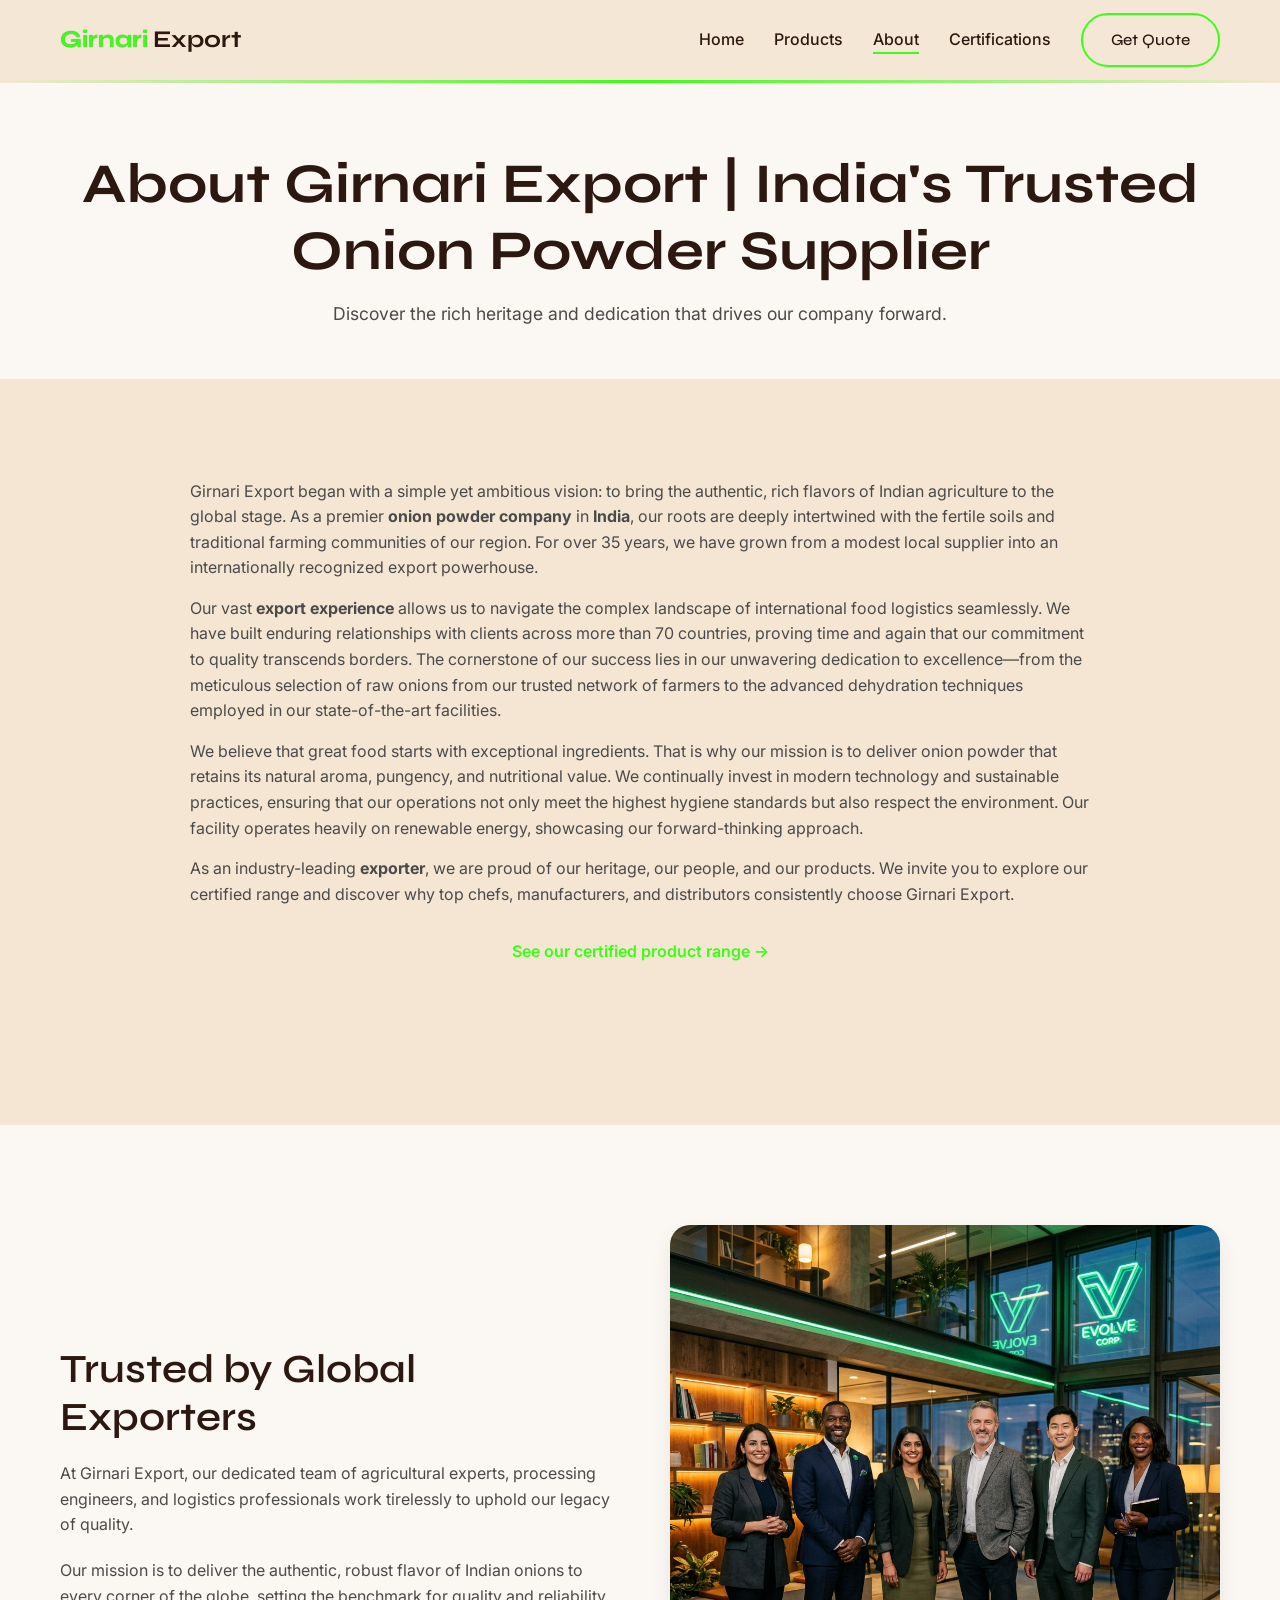
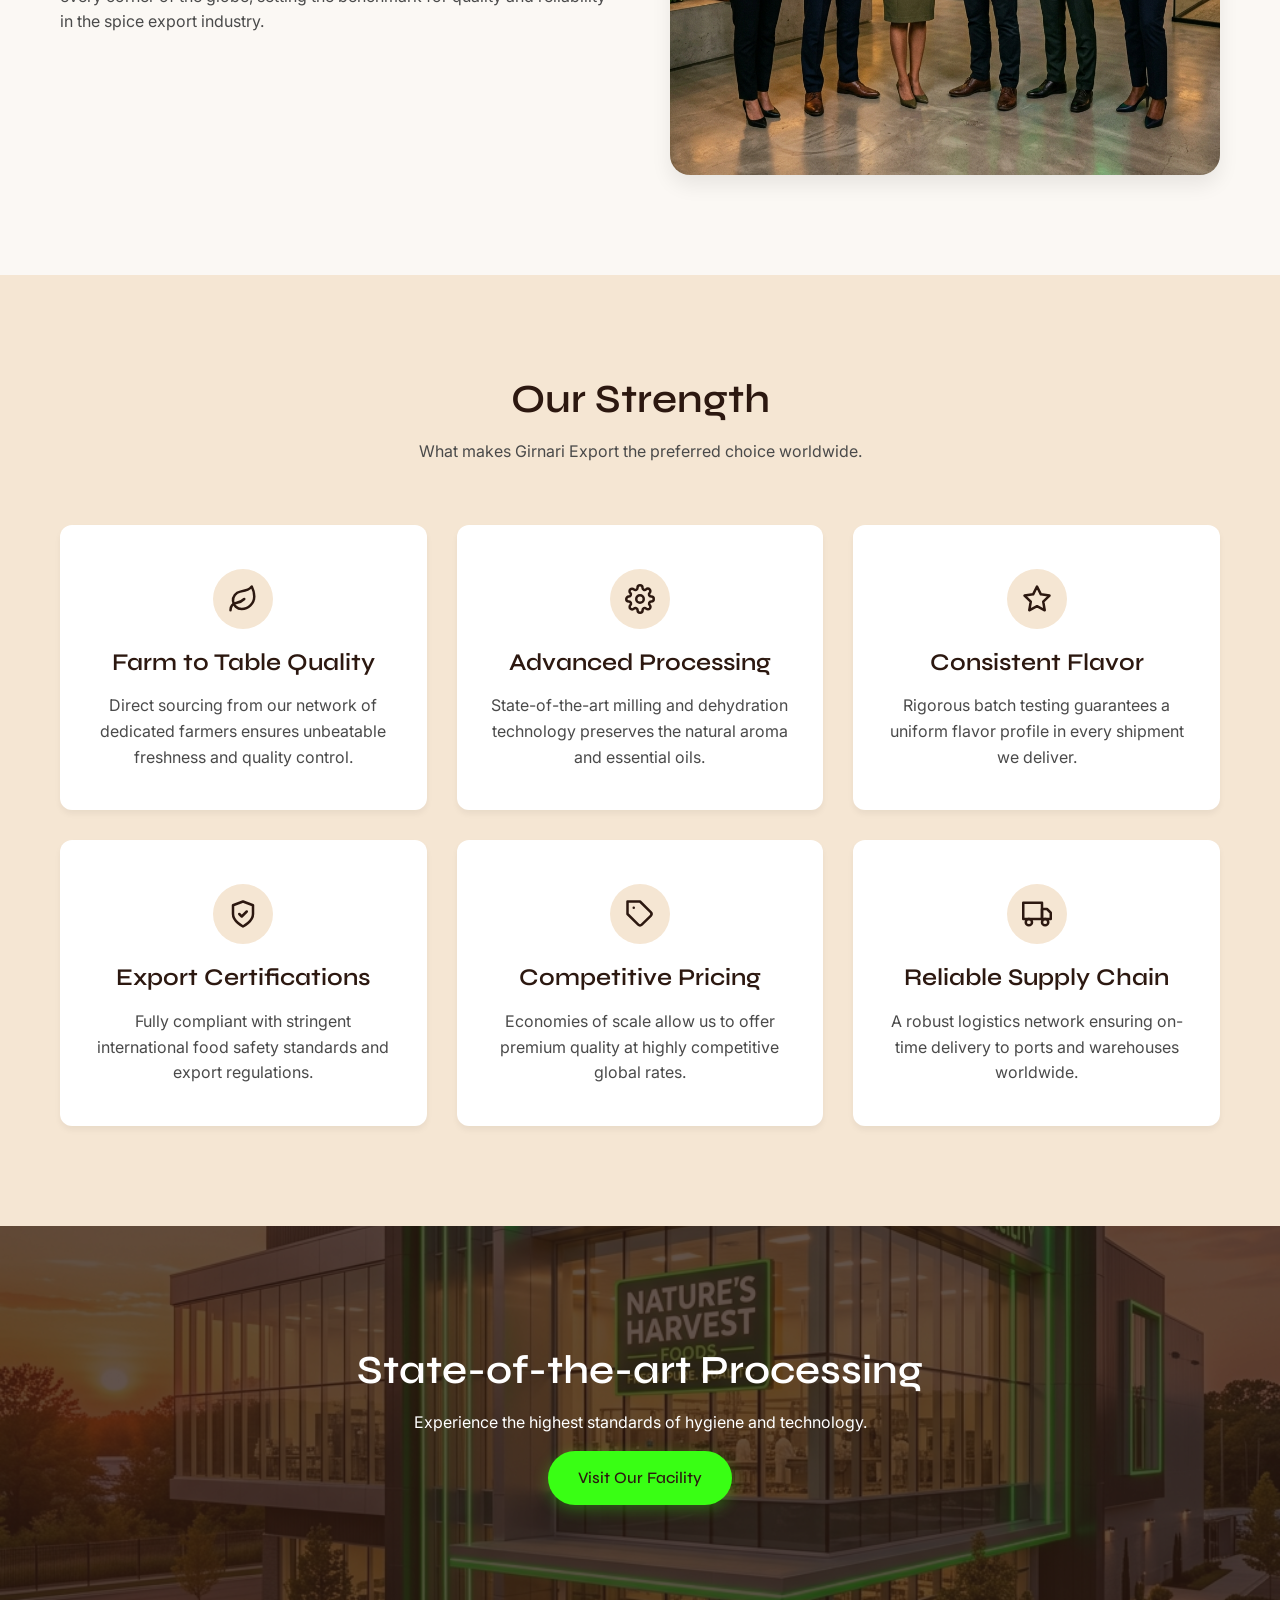
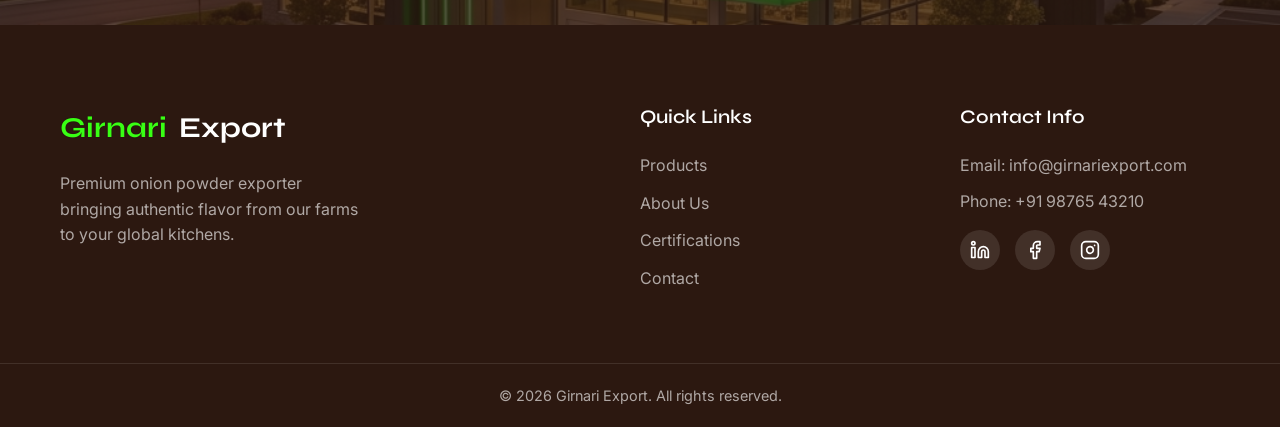
==== about.html @ 2904888c "Implement complete SEO and multi-page architecture" ====
<!DOCTYPE html>
<html lang="en">
<head>
    <meta charset="UTF-8">
    <meta name="viewport" content="width=device-width, initial-scale=1.0">
    <title>About Girnari Export | India's Trusted Onion Powder Supplier</title>
    
    <!-- SEO Meta Tags -->
    <meta name="description" content="Learn about Girnari Export's history, mission, and dedicated team. We are a premier onion powder company in India with decades of export experience.">
    <meta name="keywords" content="onion powder company, India, export experience, trusted supplier, agricultural experts, Girnari Export">
    <link rel="canonical" href="https://girnari-export.com/about.html">
    
    <!-- Open Graph Tags -->
    <meta property="og:title" content="About Girnari Export | India's Trusted Onion Powder Supplier">
    <meta property="og:description" content="Learn about Girnari Export's history, mission, and dedicated team. We are a premier onion powder company in India with decades of export experience.">
    <meta property="og:image" content="https://girnari-export.com/images/team.png">
    <meta property="og:url" content="https://girnari-export.com/about.html">
    <meta property="og:type" content="website">
    
    <!-- Google Search Console Verification -->
    <meta name="google-site-verification" content="PLACEHOLDER_GSC_VERIFICATION_CODE">

    <!-- JSON-LD Structured Data: Breadcrumb -->
    <script type="application/ld+json">
    {
      "@context": "https://schema.org",
      "@type": "BreadcrumbList",
      "itemListElement": [{
        "@type": "ListItem",
        "position": 1,
        "name": "Home",
        "item": "https://girnari-export.com/index.html"
      },{
        "@type": "ListItem",
        "position": 2,
        "name": "About Us",
        "item": "https://girnari-export.com/about.html"
      }]
    }
    </script>

    <!-- GA4 Tracking -->
    <script async src="https://www.googletagmanager.com/gtag/js?id=G-XXXXXXXXXX"></script>
    <script>
      window.dataLayer = window.dataLayer || [];
      function gtag(){dataLayer.push(arguments);}
      gtag('js', new Date());
      gtag('config', 'G-XXXXXXXXXX');
    </script>

    <!-- Styles and Fonts -->
    <link rel="preconnect" href="https://fonts.googleapis.com">
    <link rel="preconnect" href="https://fonts.gstatic.com" crossorigin>
    <link href="https://fonts.googleapis.com/css2?family=Inter:wght@400;500&family=Syne:wght@500;600;700&display=swap" rel="stylesheet">
    <link rel="stylesheet" href="css/styles.css">
    <link rel="stylesheet" href="css/responsive.css">
</head>
<body>

    <!-- Dynamic inclusion of SVG sprite -->
    <div id="svg-sprite-container"></div>
    <script>
        fetch('assets/icons.svg')
            .then(response => response.text())
            .then(svg => document.getElementById('svg-sprite-container').innerHTML = svg);
    </script>

    <!-- Navigation Bar -->
    <header class="site-header scrolled" id="header">
        <div class="container nav-container">
            <a href="index.html" class="logo">
                <span class="logo-accent">Girnari</span> Export
            </a>
            <nav class="main-nav" id="main-nav">
                <ul class="nav-links">
                    <li><a href="index.html">Home</a></li>
                    <li><a href="products.html">Products</a></li>
                    <li><a href="about.html">About</a></li>
                    <li><a href="certifications.html">Certifications</a></li>
                    <li><a href="contact.html" class="btn btn-outline">Get Quote</a></li>
                </ul>
            </nav>
            <button class="menu-toggle" id="menu-toggle" aria-label="Toggle Menu">
                <svg width="24" height="24"><use href="#icon-menu"></use></svg>
            </button>
        </div>
        <div class="header-accent-line"></div>
    </header>

    <!-- Page Header Section -->
    <section class="section bg-light" style="padding-top: 150px; padding-bottom: 50px;">
        <div class="container text-center">
            <h1 class="fade-in-up">About Girnari Export | India's Trusted Onion Powder Supplier</h1>
            <p class="fade-in-up delay-1" style="max-width: 700px; margin: 0 auto; font-size: 1.1rem;">Discover the rich heritage and dedication that drives our company forward.</p>
        </div>
    </section>

    <!-- Company Story Section -->
    <section class="section">
        <div class="container">
            <div class="fade-in-up delay-1" style="max-width: 900px; margin: 0 auto; margin-bottom: 60px;">
                <p style="margin-bottom: 15px;">Girnari Export began with a simple yet ambitious vision: to bring the authentic, rich flavors of Indian agriculture to the global stage. As a premier <strong>onion powder company</strong> in <strong>India</strong>, our roots are deeply intertwined with the fertile soils and traditional farming communities of our region. For over 35 years, we have grown from a modest local supplier into an internationally recognized export powerhouse.</p>
                
                <p style="margin-bottom: 15px;">Our vast <strong>export experience</strong> allows us to navigate the complex landscape of international food logistics seamlessly. We have built enduring relationships with clients across more than 70 countries, proving time and again that our commitment to quality transcends borders. The cornerstone of our success lies in our unwavering dedication to excellence—from the meticulous selection of raw onions from our trusted network of farmers to the advanced dehydration techniques employed in our state-of-the-art facilities.</p>
                
                <p style="margin-bottom: 15px;">We believe that great food starts with exceptional ingredients. That is why our mission is to deliver onion powder that retains its natural aroma, pungency, and nutritional value. We continually invest in modern technology and sustainable practices, ensuring that our operations not only meet the highest hygiene standards but also respect the environment. Our facility operates heavily on renewable energy, showcasing our forward-thinking approach.</p>
                
                <p style="margin-bottom: 15px;">As an industry-leading <strong>exporter</strong>, we are proud of our heritage, our people, and our products. We invite you to explore our certified range and discover why top chefs, manufacturers, and distributors consistently choose Girnari Export.</p>
                
                <div class="mt-4 text-center">
                    <a href="products.html" style="color:var(--color-accent); font-weight:600;">See our certified product range &rarr;</a>
                </div>
            </div>
        </div>
    </section>

    <!-- Team/Company Section -->
    <section class="section team-section bg-light">
        <div class="container">
            <div class="team-layout">
                <div class="team-content fade-in-up">
                    <h2>Trusted by Global Exporters</h2>
                    <p>At Girnari Export, our dedicated team of agricultural experts, processing engineers, and logistics professionals work tirelessly to uphold our legacy of quality.</p>
                    <p>Our mission is to deliver the authentic, robust flavor of Indian onions to every corner of the globe, setting the benchmark for quality and reliability in the spice export industry.</p>
                </div>
                <div class="team-image fade-in-up delay-1">
                    <img src="images/team.png" alt="Girnari Export Corporate Team of agricultural and export experts" loading="lazy" width="600" height="400">
                </div>
            </div>
        </div>
    </section>

    <!-- Our Strength Section -->
    <section class="section strengths-section">
        <div class="container">
            <div class="section-header text-center fade-in-up">
                <h2>Our Strength</h2>
                <p>What makes Girnari Export the preferred choice worldwide.</p>
            </div>
            <div class="strengths-grid">
                <div class="strength-card fade-in-up">
                    <div class="icon-wrap"><svg><use href="#icon-leaf"></use></svg></div>
                    <h3>Farm to Table Quality</h3>
                    <p>Direct sourcing from our network of dedicated farmers ensures unbeatable freshness and quality control.</p>
                </div>
                <div class="strength-card fade-in-up delay-1">
                    <div class="icon-wrap"><svg><use href="#icon-cog"></use></svg></div>
                    <h3>Advanced Processing</h3>
                    <p>State-of-the-art milling and dehydration technology preserves the natural aroma and essential oils.</p>
                </div>
                <div class="strength-card fade-in-up delay-2">
                    <div class="icon-wrap"><svg><use href="#icon-star"></use></svg></div>
                    <h3>Consistent Flavor</h3>
                    <p>Rigorous batch testing guarantees a uniform flavor profile in every shipment we deliver.</p>
                </div>
                <div class="strength-card fade-in-up delay-3">
                    <div class="icon-wrap"><svg><use href="#icon-shield"></use></svg></div>
                    <h3>Export Certifications</h3>
                    <p>Fully compliant with stringent international food safety standards and export regulations.</p>
                </div>
                <div class="strength-card fade-in-up delay-4">
                    <div class="icon-wrap"><svg><use href="#icon-price"></use></svg></div>
                    <h3>Competitive Pricing</h3>
                    <p>Economies of scale allow us to offer premium quality at highly competitive global rates.</p>
                </div>
                <div class="strength-card fade-in-up delay-5">
                    <div class="icon-wrap"><svg><use href="#icon-truck"></use></svg></div>
                    <h3>Reliable Supply Chain</h3>
                    <p>A robust logistics network ensuring on-time delivery to ports and warehouses worldwide.</p>
                </div>
            </div>
        </div>
    </section>

    <!-- Showroom/Facility Section -->
    <section class="facility-section">
        <div class="facility-bg">
            <img src="images/facility.png" alt="Exterior of Girnari Export modern food processing facility" loading="lazy" width="1920" height="1080">
        </div>
        <div class="facility-overlay"></div>
        <div class="container facility-content fade-in-up">
            <h2>State-of-the-art Processing</h2>
            <p>Experience the highest standards of hygiene and technology.</p>
            <a href="contact.html" class="btn btn-primary mt-2">Visit Our Facility</a>
        </div>
    </section>

    <!-- Footer -->
    <footer class="site-footer">
        <div class="container footer-grid">
            <div class="footer-col brand-col">
                <a href="index.html" class="footer-logo">
                    <span class="logo-accent">Girnari</span> Export
                </a>
                <p>Premium onion powder exporter bringing authentic flavor from our farms to your global kitchens.</p>
            </div>
            <div class="footer-col links-col">
                <h3>Quick Links</h3>
                <ul>
                    <li><a href="products.html">Products</a></li>
                    <li><a href="about.html">About Us</a></li>
                    <li><a href="certifications.html">Certifications</a></li>
                    <li><a href="contact.html">Contact</a></li>
                </ul>
            </div>
            <div class="footer-col contact-col">
                <h3>Contact Info</h3>
                <p>Email: info@girnariexport.com</p>
                <p>Phone: +91 98765 43210</p>
                <div class="social-links mt-2">
                    <a href="#" aria-label="LinkedIn"><svg width="24" height="24"><use href="#icon-linkedin"></use></svg></a>
                    <a href="#" aria-label="Facebook"><svg width="24" height="24"><use href="#icon-facebook"></use></svg></a>
                    <a href="#" aria-label="Instagram"><svg width="24" height="24"><use href="#icon-instagram"></use></svg></a>
                </div>
            </div>
        </div>
        <div class="footer-bottom text-center">
            <p>&copy; 2026 Girnari Export. All rights reserved.</p>
        </div>
    </footer>

    <!-- Scroll to Top Button -->
    <button id="scroll-to-top" aria-label="Scroll to Top" class="scroll-to-top">
        <svg width="24" height="24" viewBox="0 0 24 24" fill="none" stroke="currentColor" stroke-width="2" stroke-linecap="round" stroke-linejoin="round">
            <path d="M12 19V5M5 12l7-7 7 7"/>
        </svg>
    </button>

    <script defer src="js/main.js"></script>
</body>
</html>
---- css/styles.css ----
/* ==========================================================================
   CSS Variables
   ========================================================================== */
:root {
    --color-primary-bg: #F5E6D3; /* Cream */
    --color-secondary-bg: #E8D4C0; /* Beige */
    --color-accent: #39FF14; /* Neon Green */
    --color-accent-hover: #2ee610; 
    --color-heading: #2C1810; /* Dark Brown */
    --color-text: #4A4A4A; /* Dark Gray for body */
    --color-white: #ffffff;
    --color-light: #fbf8f4;
    
    --font-heading: 'Syne', sans-serif;
    --font-body: 'Inter', sans-serif;
    
    --transition: all 0.3s ease;
    --shadow-sm: 0 4px 6px rgba(0,0,0,0.05);
    --shadow-md: 0 10px 20px rgba(0,0,0,0.08);
    --shadow-accent: 0 10px 30px rgba(57, 255, 20, 0.2);
    --radius-md: 12px;
    --radius-lg: 20px;
}

/* ==========================================================================
   Base Styles
   ========================================================================== */
* {
    margin: 0;
    padding: 0;
    box-sizing: border-box;
}

html {
    scroll-behavior: smooth;
    font-size: 16px;
}

body {
    font-family: var(--font-body);
    color: var(--color-text);
    background-color: var(--color-primary-bg);
    line-height: 1.6;
    overflow-x: hidden;
}

h1, h2, h3, h4, h5, h6 {
    font-family: var(--font-heading);
    color: var(--color-heading);
    margin-bottom: 1rem;
    line-height: 1.2;
}

h1 { font-size: 3.5rem; font-weight: 700; }
h2 { font-size: 2.5rem; font-weight: 600; }
h3 { font-size: 1.5rem; font-weight: 600; }

a {
    text-decoration: none;
    color: inherit;
    transition: var(--transition);
}

ul {
    list-style: none;
}

img {
    max-width: 100%;
    height: auto;
    display: block;
}

.container {
    width: 100%;
    max-width: 1200px;
    margin: 0 auto;
    padding: 0 20px;
}

.section {
    padding: 100px 0;
}

.bg-light { background-color: var(--color-light); }
.text-center { text-align: center; }
.mt-2 { margin-top: 1rem; }
.mt-4 { margin-top: 2rem; }

/* ==========================================================================
   Buttons
   ========================================================================== */
.btn {
    display: inline-block;
    padding: 12px 28px;
    border-radius: 30px;
    font-weight: 500;
    font-family: var(--font-heading);
    cursor: pointer;
    text-align: center;
    border: 2px solid transparent;
}

.btn-primary {
    background-color: var(--color-accent);
    color: var(--color-heading);
    box-shadow: 0 4px 15px rgba(57, 255, 20, 0.3);
}

.btn-primary:hover {
    background-color: var(--color-accent-hover);
    transform: translateY(-2px);
    box-shadow: var(--shadow-accent);
}

.btn-outline {
    border-color: var(--color-accent);
    color: var(--color-heading);
}

.btn-outline:hover {
    background-color: var(--color-accent);
    color: var(--color-heading);
    box-shadow: 0 4px 15px rgba(57, 255, 20, 0.3);
}

.btn-outline-light {
    border-color: var(--color-heading);
    color: var(--color-heading);
}

.btn-outline-light:hover {
    background-color: var(--color-heading);
    color: var(--color-white);
}

.btn-block {
    display: block;
    width: 100%;
}

/* ==========================================================================
   Header & Navigation
   ========================================================================== */
.site-header {
    position: fixed;
    top: 0;
    left: 0;
    width: 100%;
    background-color: rgba(245, 230, 211, 0.95);
    backdrop-filter: blur(10px);
    z-index: 1000;
    transition: var(--transition);
}

.site-header.scrolled {
    background-color: rgba(255, 255, 255, 0.98);
    box-shadow: var(--shadow-sm);
}

.nav-container {
    display: flex;
    justify-content: space-between;
    align-items: center;
    height: 80px;
}

.logo {
    font-family: var(--font-heading);
    font-size: 1.5rem;
    font-weight: 700;
    color: var(--color-heading);
    display: flex;
    align-items: center;
}

.logo-accent {
    color: var(--color-accent);
    margin-right: 5px;
    text-shadow: 0 0 1px rgba(0,0,0,0.5); /* contrast if needed */
}

.nav-links {
    display: flex;
    align-items: center;
    gap: 30px;
}

.nav-links a:not(.btn) {
    font-weight: 500;
    color: var(--color-heading);
    position: relative;
}

.nav-links a:not(.btn)::after {
    content: '';
    position: absolute;
    bottom: -5px;
    left: 0;
    width: 0;
    height: 2px;
    background-color: var(--color-accent);
    transition: var(--transition);
}

.nav-links a:not(.btn):hover::after,
.nav-links a.active::after {
    width: 100%;
}

.menu-toggle {
    display: none;
    background: none;
    border: none;
    cursor: pointer;
    color: var(--color-heading);
}

.menu-toggle svg {
    width: 24px;
    height: 24px;
}

.header-accent-line {
    height: 3px;
    width: 100%;
    background: linear-gradient(90deg, var(--color-primary-bg) 0%, var(--color-accent) 50%, var(--color-primary-bg) 100%);
}

/* ==========================================================================
   Hero Section
   ========================================================================== */
.hero {
    position: relative;
    height: 100vh;
    min-height: 600px;
    display: flex;
    align-items: center;
    justify-content: center;
    overflow: hidden;
}

.hero-bg {
    position: absolute;
    top: 0;
    left: 0;
    width: 100%;
    height: 100%;
    z-index: 1;
}

.hero-bg img {
    width: 100%;
    height: 100%;
    object-fit: cover;
    object-position: center;
}

.hero-overlay {
    position: absolute;
    top: 0;
    left: 0;
    width: 100%;
    height: 100%;
    background: linear-gradient(to right, rgba(44, 24, 16, 0.8) 0%, rgba(44, 24, 16, 0.4) 100%);
    z-index: 2;
}

.hero-content {
    position: relative;
    z-index: 3;
    text-align: left;
    max-width: 800px;
    margin: 0; /* Left align within container */
}

.hero-content h1 {
    color: var(--color-white);
    margin-bottom: 20px;
}

.hero-content p {
    color: var(--color-light);
    font-size: 1.25rem;
    margin-bottom: 40px;
}

/* ==========================================================================
   Products Section
   ========================================================================== */
.section-header {
    margin-bottom: 60px;
    max-width: 600px;
    margin-left: auto;
    margin-right: auto;
}

.product-grid {
    display: grid;
    grid-template-columns: repeat(3, 1fr);
    gap: 30px;
}

.product-card {
    background: var(--color-white);
    border-radius: var(--radius-md);
    overflow: hidden;
    box-shadow: var(--shadow-sm);
    transition: var(--transition);
    height: 100%;
    display: flex;
    flex-direction: column;
}

.product-card:hover {
    transform: translateY(-10px);
    box-shadow: var(--shadow-accent);
}

.card-image {
    height: 250px;
    overflow: hidden;
}

.card-image img {
    width: 100%;
    height: 100%;
    object-fit: cover;
    transition: transform 0.5s ease;
}

.product-card:hover .card-image img {
    transform: scale(1.05);
}

.card-content {
    padding: 30px;
    flex-grow: 1;
    display: flex;
    flex-direction: column;
}

.card-content h3 {
    margin-bottom: 15px;
}

.card-content p {
    flex-grow: 1;
}

/* ==========================================================================
   Stats Section
   ========================================================================== */
.stats-section {
    background-color: var(--color-secondary-bg);
    position: relative;
}

.stats-grid {
    display: grid;
    grid-template-columns: repeat(3, 1fr);
    gap: 40px;
    text-align: center;
}

.stat-item h3 {
    font-size: 4rem;
    color: var(--color-heading);
    margin-bottom: 10px;
    display: flex;
    justify-content: center;
    align-items: baseline;
}

.stat-item p {
    font-size: 1.1rem;
    font-weight: 500;
    text-transform: uppercase;
    letter-spacing: 1px;
}

.stats-cta {
    display: flex;
    justify-content: center;
    gap: 20px;
    margin-top: 50px;
}

/* ==========================================================================
   Certifications Section
   ========================================================================== */
.cert-grid {
    display: flex;
    flex-wrap: wrap;
    justify-content: center;
    gap: 20px;
    margin-top: 40px;
}

.cert-badge {
    background: var(--color-white);
    padding: 15px 30px;
    border-radius: var(--radius-lg);
    font-weight: 600;
    color: var(--color-heading);
    box-shadow: var(--shadow-sm);
    border-bottom: 3px solid var(--color-accent);
    transition: var(--transition);
}

.cert-badge:hover {
    transform: translateY(-3px);
    box-shadow: var(--shadow-md);
}

/* ==========================================================================
   Strengths Section
   ========================================================================== */
.strengths-grid {
    display: grid;
    grid-template-columns: repeat(3, 1fr);
    gap: 30px;
}

.strength-card {
    background: var(--color-white);
    padding: 40px 30px;
    border-radius: var(--radius-md);
    text-align: center;
    box-shadow: var(--shadow-sm);
    transition: var(--transition);
    border-top: 4px solid transparent;
}

.strength-card:hover {
    border-top-color: var(--color-accent);
    box-shadow: var(--shadow-md);
    transform: translateY(-5px);
}

.strength-card .icon-wrap {
    width: 60px;
    height: 60px;
    margin: 0 auto 20px;
    background: var(--color-primary-bg);
    border-radius: 50%;
    display: flex;
    align-items: center;
    justify-content: center;
    color: var(--color-heading);
}

.strength-card .icon-wrap svg {
    width: 30px;
    height: 30px;
}

/* ==========================================================================
   Gallery & News Section
   ========================================================================== */
.gallery-news-grid {
    display: grid;
    grid-template-columns: 2fr 1fr;
    gap: 40px;
}

.gallery-column {
    display: grid;
    grid-template-rows: repeat(2, 250px);
    gap: 20px;
}

.gallery-item {
    position: relative;
    border-radius: var(--radius-md);
    overflow: hidden;
}

.gallery-item img {
    width: 100%;
    height: 100%;
    object-fit: cover;
    transition: transform 0.6s ease;
}

.gallery-overlay {
    position: absolute;
    bottom: 0;
    left: 0;
    width: 100%;
    padding: 30px;
    background: linear-gradient(to top, rgba(44, 24, 16, 0.9), transparent);
    color: var(--color-white);
    opacity: 0;
    transform: translateY(20px);
    transition: var(--transition);
}

.gallery-overlay h4 {
    color: var(--color-white);
    margin-bottom: 5px;
}

.gallery-item:hover img {
    transform: scale(1.05);
}

.gallery-item:hover .gallery-overlay {
    opacity: 1;
    transform: translateY(0);
}

.news-box {
    background: var(--color-white);
    padding: 40px;
    border-radius: var(--radius-md);
    box-shadow: var(--shadow-sm);
    height: 100%;
}

.news-box h3 {
    margin-bottom: 30px;
    padding-bottom: 15px;
    border-bottom: 2px solid var(--color-primary-bg);
}

.news-list li {
    margin-bottom: 25px;
}

.news-list li:last-child {
    margin-bottom: 0;
}

.news-list .date {
    display: inline-block;
    font-size: 0.85rem;
    font-weight: 600;
    color: var(--color-accent);
    margin-bottom: 5px;
    background: var(--color-heading);
    padding: 2px 10px;
    border-radius: 12px;
}

.news-list h4 {
    font-size: 1.1rem;
    margin-bottom: 5px;
}

/* ==========================================================================
   Team Section
   ========================================================================== */
.team-layout {
    display: grid;
    grid-template-columns: 1fr 1fr;
    gap: 60px;
    align-items: center;
}

.team-content h2 {
    margin-bottom: 20px;
}

.team-content p {
    margin-bottom: 20px;
}

.team-image img {
    border-radius: var(--radius-lg);
    box-shadow: var(--shadow-md);
}

/* ==========================================================================
   Facility Section
   ========================================================================== */
.facility-section {
    position: relative;
    padding: 120px 0;
    text-align: center;
}

.facility-bg {
    position: absolute;
    top: 0;
    left: 0;
    width: 100%;
    height: 100%;
    z-index: 1;
}

.facility-bg img {
    width: 100%;
    height: 100%;
    object-fit: cover;
}

.facility-overlay {
    position: absolute;
    top: 0;
    left: 0;
    width: 100%;
    height: 100%;
    background: rgba(44, 24, 16, 0.75);
    z-index: 2;
}

.facility-content {
    position: relative;
    z-index: 3;
    color: var(--color-white);
}

.facility-content h2 {
    color: var(--color-white);
}

/* ==========================================================================
   Contact Section
   ========================================================================== */
.contact-form-wrapper {
    max-width: 700px;
    margin: 0 auto;
    background: var(--color-white);
    padding: 50px;
    border-radius: var(--radius-lg);
    box-shadow: var(--shadow-md);
}

.form-group {
    margin-bottom: 25px;
}

.form-group label {
    display: block;
    margin-bottom: 8px;
    font-weight: 500;
    color: var(--color-heading);
}

.form-group input,
.form-group textarea {
    width: 100%;
    padding: 15px;
    border: 1px solid #ddd;
    border-radius: 8px;
    font-family: var(--font-body);
    font-size: 1rem;
    transition: var(--transition);
    background-color: var(--color-light);
}

.form-group input:focus,
.form-group textarea:focus {
    outline: none;
    border-color: var(--color-accent);
    box-shadow: 0 0 0 3px rgba(57, 255, 20, 0.1);
}

.form-group textarea {
    height: 150px;
    resize: vertical;
}

.form-status {
    margin-top: 15px;
    text-align: center;
    font-weight: 500;
}

/* ==========================================================================
   Footer
   ========================================================================== */
.site-footer {
    background-color: var(--color-heading);
    color: var(--color-white);
    padding: 80px 0 20px;
}

.footer-grid {
    display: grid;
    grid-template-columns: 2fr 1fr 1fr;
    gap: 60px;
    margin-bottom: 60px;
}

.footer-logo {
    font-family: var(--font-heading);
    font-size: 1.8rem;
    font-weight: 700;
    color: var(--color-white);
    margin-bottom: 20px;
    display: inline-block;
}

.brand-col p {
    color: #b0a8a5;
    max-width: 300px;
}

.footer-col h3 {
    color: var(--color-white);
    margin-bottom: 25px;
    font-size: 1.2rem;
}

.links-col ul li {
    margin-bottom: 12px;
}

.links-col a {
    color: #b0a8a5;
}

.links-col a:hover {
    color: var(--color-accent);
    padding-left: 5px;
}

.contact-col p {
    color: #b0a8a5;
    margin-bottom: 10px;
}

.social-links {
    display: flex;
    gap: 15px;
}

.social-links a {
    display: flex;
    align-items: center;
    justify-content: center;
    width: 40px;
    height: 40px;
    background: rgba(255,255,255,0.1);
    border-radius: 50%;
    color: var(--color-white);
}

.social-links a:hover {
    background: var(--color-accent);
    color: var(--color-heading);
    transform: translateY(-3px);
}

.social-links svg {
    width: 20px;
    height: 20px;
}

.footer-bottom {
    border-top: 1px solid rgba(255,255,255,0.1);
    padding-top: 20px;
    color: #b0a8a5;
    font-size: 0.9rem;
}

/* ==========================================================================
   Animations & Utilities
   ========================================================================== */
.fade-in-up {
    opacity: 0;
    transform: translateY(30px);
    transition: opacity 0.8s ease, transform 0.8s ease;
}

.fade-in-up.visible {
    opacity: 1;
    transform: translateY(0);
}

.delay-1 { transition-delay: 0.1s; }
.delay-2 { transition-delay: 0.2s; }
.delay-3 { transition-delay: 0.3s; }
.delay-4 { transition-delay: 0.4s; }
.delay-5 { transition-delay: 0.5s; }

.scroll-to-top {
    position: fixed;
    bottom: 30px;
    right: 30px;
    width: 50px;
    height: 50px;
    background-color: var(--color-heading);
    color: var(--color-white);
    border: none;
    border-radius: 50%;
    cursor: pointer;
    display: flex;
    align-items: center;
    justify-content: center;
    opacity: 0;
    visibility: hidden;
    transition: var(--transition);
    z-index: 99;
    box-shadow: var(--shadow-md);
}

.scroll-to-top.visible {
    opacity: 1;
    visibility: visible;
}

.scroll-to-top:hover {
    background-color: var(--color-accent);
    color: var(--color-heading);
    transform: translateY(-5px);
}

.scroll-to-top svg {
    width: 24px;
    height: 24px;
}
---- css/responsive.css ----
/* ==========================================================================
   Responsive CSS
   ========================================================================== */

/* Desktop / Laptop - Adjustments (max-width: 1024px) */
@media screen and (max-width: 1024px) {
    .product-grid {
        gap: 20px;
    }

    .strengths-grid {
        grid-template-columns: repeat(2, 1fr);
    }
    
    .stats-grid {
        gap: 20px;
    }
    
    .gallery-news-grid {
        grid-template-columns: 1fr;
    }
    
    .gallery-column {
        grid-template-columns: repeat(2, 1fr);
        grid-template-rows: 250px;
    }
}

/* Tablet (max-width: 768px) */
@media screen and (max-width: 768px) {
    h1 { font-size: 2.8rem; }
    h2 { font-size: 2.2rem; }
    
    .section {
        padding: 80px 0;
    }

    /* Header */
    .menu-toggle {
        display: block;
        z-index: 1001;
    }

    .nav-links {
        position: fixed;
        top: 0;
        right: -100%;
        width: 80%;
        max-width: 400px;
        height: 100vh;
        background-color: var(--color-white);
        flex-direction: column;
        justify-content: center;
        padding: 40px;
        transition: right 0.4s ease;
        box-shadow: -5px 0 15px rgba(0,0,0,0.1);
        z-index: 1000;
    }

    .nav-links.active {
        right: 0;
    }

    /* Grids */
    .product-grid,
    .team-layout,
    .footer-grid {
        grid-template-columns: 1fr;
    }

    .stats-grid {
        grid-template-columns: 1fr;
        gap: 40px;
    }
    
    .gallery-column {
        grid-template-columns: 1fr;
        grid-template-rows: repeat(2, 250px);
    }

    .contact-form-wrapper {
        padding: 30px 20px;
    }

    .stats-cta {
        flex-direction: column;
        align-items: center;
    }

    .stats-cta .btn {
        width: 100%;
        max-width: 300px;
    }
}

/* Mobile (max-width: 480px) */
@media screen and (max-width: 480px) {
    h1 { font-size: 2.2rem; }
    
    .section {
        padding: 60px 0;
    }

    .strengths-grid {
        grid-template-columns: 1fr;
    }

    .cert-badge {
        width: 100%;
    }
}
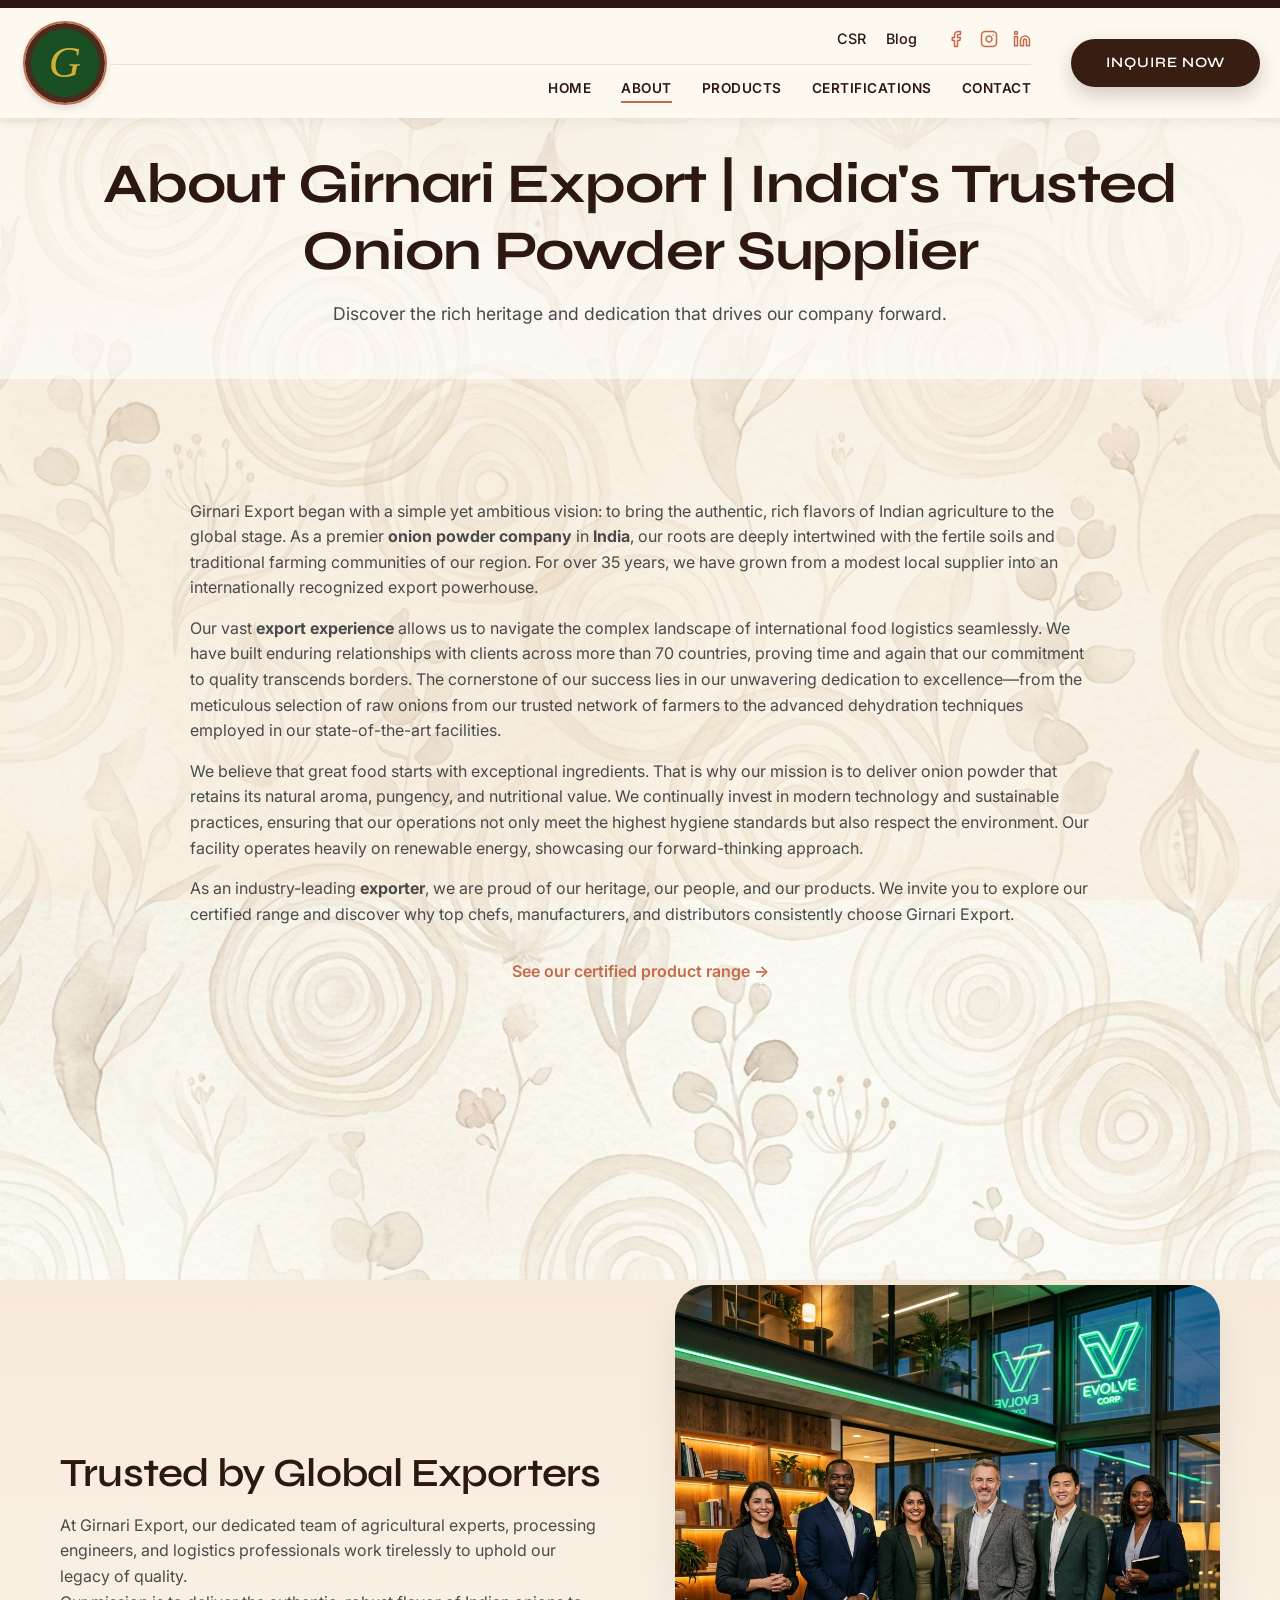
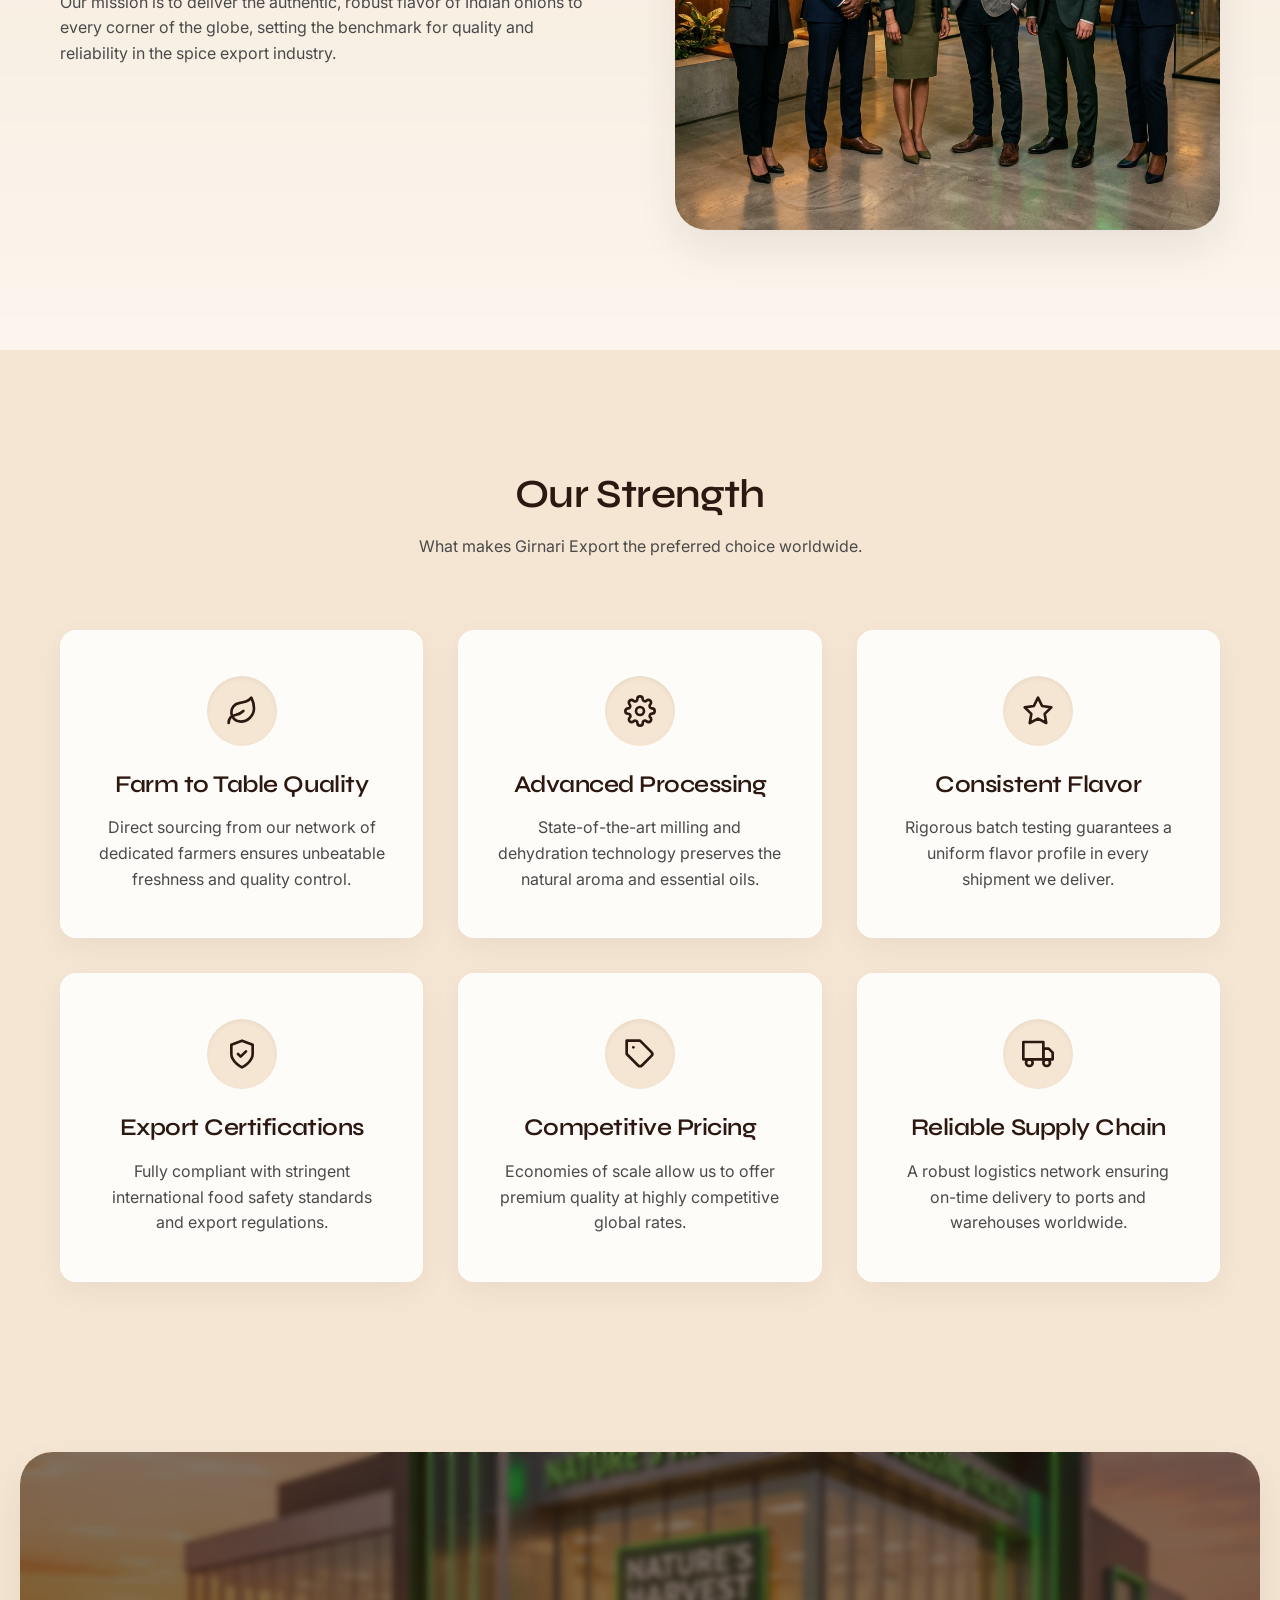
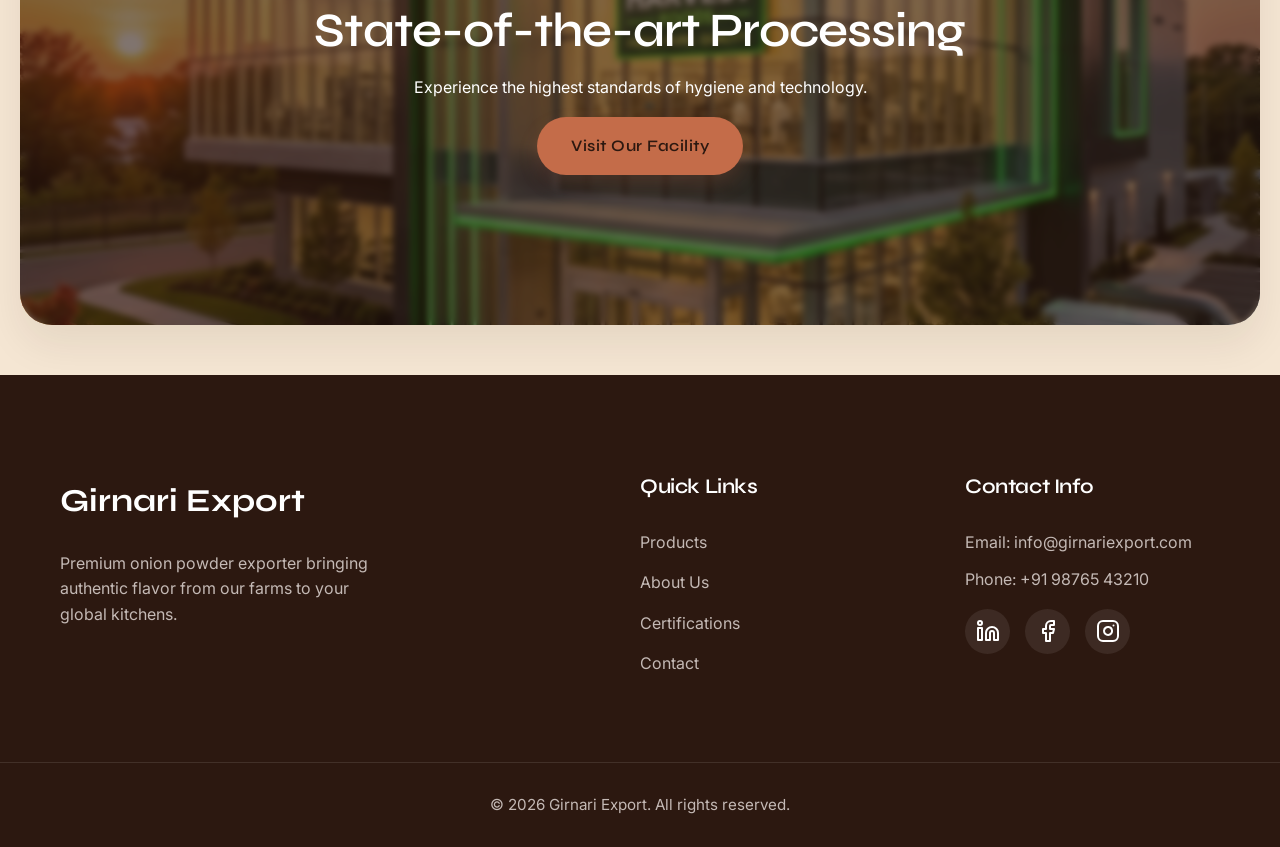
==== commit c0499659: "Redesign header and implement premium theme Complete redesign of the site with a premium, elegant ae" ====
--- a/about.html
+++ b/about.html
@@ -65,26 +65,48 @@
             .then(svg => document.getElementById('svg-sprite-container').innerHTML = svg);
     </script>
 
-    <!-- Navigation Bar -->
-    <header class="site-header scrolled" id="header">
+        <!-- Navigation Bar -->
+    <header class="site-header" id="header">
         <div class="container nav-container">
-            <a href="index.html" class="logo">
-                <span class="logo-accent">Girnari</span> Export
+            <!-- Left: Logo Badge -->
+            <a href="index.html" class="logo-badge-container" aria-label="Home">
+                <div class="logo-badge">
+                    <span class="logo-letter">G</span>
+                </div>
             </a>
-            <nav class="main-nav" id="main-nav">
-                <ul class="nav-links">
-                    <li><a href="index.html">Home</a></li>
-                    <li><a href="products.html">Products</a></li>
-                    <li><a href="about.html">About</a></li>
-                    <li><a href="certifications.html">Certifications</a></li>
-                    <li><a href="contact.html" class="btn btn-outline">Get Quote</a></li>
-                </ul>
-            </nav>
-            <button class="menu-toggle" id="menu-toggle" aria-label="Toggle Menu">
-                <svg width="24" height="24"><use href="#icon-menu"></use></svg>
-            </button>
-        </div>
-        <div class="header-accent-line"></div>
+            
+            <!-- Center/Right: Two tiers -->
+            <div class="nav-content">
+                <div class="nav-top">
+                    <ul class="secondary-links">
+                        <li><a href="#">CSR</a></li>
+                        <li><a href="#">Blog</a></li>
+                    </ul>
+                    <div class="social-links-nav">
+                        <a href="#" aria-label="Facebook"><svg><use href="#icon-facebook"></use></svg></a>
+                        <a href="#" aria-label="Instagram"><svg><use href="#icon-instagram"></use></svg></a>
+                        <a href="#" aria-label="LinkedIn"><svg><use href="#icon-linkedin"></use></svg></a>
+                    </div>
+                </div>
+                <nav class="main-nav" id="main-nav">
+                    <ul class="nav-links">
+                        <li><a href="index.html">HOME</a></li>
+                        <li><a href="about.html">ABOUT</a></li>
+                        <li><a href="products.html">PRODUCTS</a></li>
+                        <li><a href="certifications.html">CERTIFICATIONS</a></li>
+                        <li><a href="contact.html">CONTACT</a></li>
+                    </ul>
+                </nav>
+            </div>
+
+            <!-- Far Right: Button -->
+            <div class="nav-action">
+                <a href="contact.html" class="btn nav-btn">INQUIRE NOW</a>
+                <button class="menu-toggle" id="menu-toggle" aria-label="Toggle Menu">
+                    <svg width="24" height="24"><use href="#icon-menu"></use></svg>
+                </button>
+            </div>
+        </div>
     </header>
 
     <!-- Page Header Section -->
--- a/css/styles.css
+++ b/css/styles.css
@@ -1,25 +1,29 @@
 /* ==========================================================================
-   CSS Variables
+   CSS Variables - Premium Theme
    ========================================================================== */
 :root {
     --color-primary-bg: #F5E6D3; /* Cream */
     --color-secondary-bg: #E8D4C0; /* Beige */
-    --color-accent: #39FF14; /* Neon Green */
-    --color-accent-hover: #2ee610; 
+    --color-accent: #C46C49; /* Elegant Terracotta */
+    --color-accent-hover: #A35738; 
     --color-heading: #2C1810; /* Dark Brown */
     --color-text: #4A4A4A; /* Dark Gray for body */
     --color-white: #ffffff;
-    --color-light: #fbf8f4;
+    --color-light: rgba(255, 255, 255, 0.4); /* Transparent light for premium feel */
     
     --font-heading: 'Syne', sans-serif;
     --font-body: 'Inter', sans-serif;
     
-    --transition: all 0.3s ease;
-    --shadow-sm: 0 4px 6px rgba(0,0,0,0.05);
-    --shadow-md: 0 10px 20px rgba(0,0,0,0.08);
-    --shadow-accent: 0 10px 30px rgba(57, 255, 20, 0.2);
-    --radius-md: 12px;
-    --radius-lg: 20px;
+    --transition: all 0.4s cubic-bezier(0.165, 0.84, 0.44, 1);
+    
+    /* Softer, larger shadows for a premium layered look */
+    --shadow-sm: 0 10px 30px rgba(44, 24, 16, 0.05);
+    --shadow-md: 0 20px 40px rgba(44, 24, 16, 0.08);
+    --shadow-accent: 0 15px 35px rgba(196, 108, 73, 0.25);
+    
+    /* More pronounced rounded corners */
+    --radius-md: 16px;
+    --radius-lg: 32px;
 }
 
 /* ==========================================================================
@@ -40,15 +44,35 @@
     font-family: var(--font-body);
     color: var(--color-text);
     background-color: var(--color-primary-bg);
+    /* Premium Onion/Botanical Background */
+    background-image: url('../images/premium_bg.png');
+    background-repeat: no-repeat;
+    background-position: center top;
+    background-size: cover;
+    background-attachment: fixed;
     line-height: 1.6;
     overflow-x: hidden;
 }
 
+/* Add a subtle overlay so text remains highly readable over the background */
+body::before {
+    content: '';
+    position: fixed;
+    top: 0;
+    left: 0;
+    width: 100%;
+    height: 100%;
+    background-color: rgba(245, 230, 211, 0.4); /* subtle cream overlay */
+    z-index: -1;
+    pointer-events: none;
+}
+
 h1, h2, h3, h4, h5, h6 {
     font-family: var(--font-heading);
     color: var(--color-heading);
     margin-bottom: 1rem;
     line-height: 1.2;
+    letter-spacing: -0.02em;
 }
 
 h1 { font-size: 3.5rem; font-weight: 700; }
@@ -79,10 +103,16 @@
 }
 
 .section {
-    padding: 100px 0;
-}
-
-.bg-light { background-color: var(--color-light); }
+    padding: 120px 0;
+    position: relative;
+    z-index: 1;
+}
+
+.bg-light { 
+    /* Glassy gradient effect for alternate sections */
+    background: linear-gradient(180deg, rgba(255,255,255,0.1) 0%, rgba(255,255,255,0.6) 100%);
+}
+
 .text-center { text-align: center; }
 .mt-2 { margin-top: 1rem; }
 .mt-4 { margin-top: 2rem; }
@@ -92,51 +122,39 @@
    ========================================================================== */
 .btn {
     display: inline-block;
-    padding: 12px 28px;
-    border-radius: 30px;
-    font-weight: 500;
+    padding: 14px 32px;
+    border-radius: 40px;
+    font-weight: 600;
     font-family: var(--font-heading);
     cursor: pointer;
     text-align: center;
     border: 2px solid transparent;
+    transition: var(--transition);
+    letter-spacing: 0.5px;
 }
 
 .btn-primary {
     background-color: var(--color-accent);
     color: var(--color-heading);
-    box-shadow: 0 4px 15px rgba(57, 255, 20, 0.3);
+    box-shadow: 0 10px 20px rgba(196, 108, 73, 0.2);
 }
 
 .btn-primary:hover {
     background-color: var(--color-accent-hover);
-    transform: translateY(-2px);
+    transform: translateY(-3px);
     box-shadow: var(--shadow-accent);
 }
 
 .btn-outline {
     border-color: var(--color-accent);
     color: var(--color-heading);
+    background: transparent;
 }
 
 .btn-outline:hover {
     background-color: var(--color-accent);
     color: var(--color-heading);
-    box-shadow: 0 4px 15px rgba(57, 255, 20, 0.3);
-}
-
-.btn-outline-light {
-    border-color: var(--color-heading);
-    color: var(--color-heading);
-}
-
-.btn-outline-light:hover {
-    background-color: var(--color-heading);
-    color: var(--color-white);
-}
-
-.btn-block {
-    display: block;
-    width: 100%;
+    box-shadow: 0 10px 20px rgba(196, 108, 73, 0.2);
 }
 
 /* ==========================================================================
@@ -147,14 +165,15 @@
     top: 0;
     left: 0;
     width: 100%;
-    background-color: rgba(245, 230, 211, 0.95);
-    backdrop-filter: blur(10px);
+    background-color: #FDF8F0; /* Solid cream matching image */
     z-index: 1000;
     transition: var(--transition);
+    border-top: 8px solid #2C1810; /* Dark top bar from image */
+    box-shadow: 0 4px 12px rgba(0,0,0,0.05);
 }
 
 .site-header.scrolled {
-    background-color: rgba(255, 255, 255, 0.98);
+    background-color: #FDF8F0;
     box-shadow: var(--shadow-sm);
 }
 
@@ -162,40 +181,111 @@
     display: flex;
     justify-content: space-between;
     align-items: center;
+    padding: 10px 20px;
+    max-width: 1400px;
+    margin: 0 auto;
+}
+
+/* Logo imitating the round badge */
+.logo-badge-container {
+    flex-shrink: 0;
+}
+
+.logo-badge {
+    width: 80px;
     height: 80px;
-}
-
-.logo {
-    font-family: var(--font-heading);
-    font-size: 1.5rem;
-    font-weight: 700;
-    color: var(--color-heading);
+    background-color: #1a4f23; /* Dark green inner */
+    border-radius: 50%;
+    border: 6px solid #4A2B1D; /* Thick dark brown outer border */
+    outline: 2px solid #C46C49; /* Gold outline */
     display: flex;
     align-items: center;
-}
-
-.logo-accent {
-    color: var(--color-accent);
-    margin-right: 5px;
-    text-shadow: 0 0 1px rgba(0,0,0,0.5); /* contrast if needed */
-}
-
-.nav-links {
+    justify-content: center;
+    box-shadow: 0 4px 10px rgba(0,0,0,0.15);
+    margin: 5px;
+}
+
+.logo-letter {
+    font-family: 'Times New Roman', serif;
+    font-size: 2.8rem;
+    color: #D4AF37; /* Gold cursive letter */
+    font-style: italic;
+    font-weight: 400;
+}
+
+.nav-content {
+    flex-grow: 1;
+    display: flex;
+    flex-direction: column;
+    align-items: flex-end;
+    padding-right: 40px;
+}
+
+.nav-top {
     display: flex;
     align-items: center;
     gap: 30px;
-}
-
-.nav-links a:not(.btn) {
+    margin-bottom: 12px;
+}
+
+.secondary-links {
+    display: flex;
+    gap: 20px;
+    list-style: none;
+}
+
+.secondary-links a {
+    font-size: 0.9rem;
+    color: var(--color-heading);
     font-weight: 500;
-    color: var(--color-heading);
+}
+
+.social-links-nav {
+    display: flex;
+    gap: 15px;
+}
+
+.social-links-nav a {
+    color: #C46C49; /* Matching social icons color */
+    display: flex;
+    align-items: center;
+}
+
+.social-links-nav svg {
+    width: 18px;
+    height: 18px;
+    fill: currentColor;
+}
+
+.main-nav {
+    width: 100%;
+    display: flex;
+    justify-content: flex-end;
+    border-top: 1px solid rgba(44, 24, 16, 0.1); /* Thin divider */
+    padding-top: 10px;
+}
+
+.nav-links {
+    display: flex;
+    align-items: center;
+    gap: 30px;
+    list-style: none;
+}
+
+.nav-links a {
+    font-size: 0.85rem;
+    font-weight: 600;
+    color: var(--color-heading);
+    text-transform: uppercase;
+    letter-spacing: 0.5px;
     position: relative;
-}
-
-.nav-links a:not(.btn)::after {
+    padding: 5px 0;
+}
+
+.nav-links a::after {
     content: '';
     position: absolute;
-    bottom: -5px;
+    bottom: -2px;
     left: 0;
     width: 0;
     height: 2px;
@@ -203,9 +293,33 @@
     transition: var(--transition);
 }
 
-.nav-links a:not(.btn):hover::after,
+.nav-links a:hover::after,
 .nav-links a.active::after {
     width: 100%;
+}
+
+.nav-action {
+    flex-shrink: 0;
+}
+
+.nav-btn {
+    background-color: #381d11; /* Darker brown */
+    color: var(--color-white);
+    padding: 12px 35px;
+    border-radius: 40px;
+    font-size: 0.9rem;
+    letter-spacing: 1px;
+    font-weight: 600;
+    text-transform: uppercase;
+    box-shadow: 0 8px 20px rgba(44, 24, 16, 0.2);
+    border: none;
+}
+
+.nav-btn:hover {
+    background-color: #26130b;
+    color: var(--color-white);
+    transform: translateY(-2px);
+    box-shadow: 0 10px 25px rgba(44, 24, 16, 0.3);
 }
 
 .menu-toggle {
@@ -217,14 +331,8 @@
 }
 
 .menu-toggle svg {
-    width: 24px;
-    height: 24px;
-}
-
-.header-accent-line {
-    height: 3px;
-    width: 100%;
-    background: linear-gradient(90deg, var(--color-primary-bg) 0%, var(--color-accent) 50%, var(--color-primary-bg) 100%);
+    width: 28px;
+    height: 28px;
 }
 
 /* ==========================================================================
@@ -233,7 +341,7 @@
 .hero {
     position: relative;
     height: 100vh;
-    min-height: 600px;
+    min-height: 700px;
     display: flex;
     align-items: center;
     justify-content: center;
@@ -262,7 +370,7 @@
     left: 0;
     width: 100%;
     height: 100%;
-    background: linear-gradient(to right, rgba(44, 24, 16, 0.8) 0%, rgba(44, 24, 16, 0.4) 100%);
+    background: linear-gradient(to right, rgba(44, 24, 16, 0.85) 0%, rgba(44, 24, 16, 0.3) 100%);
     z-index: 2;
 }
 
@@ -271,26 +379,48 @@
     z-index: 3;
     text-align: left;
     max-width: 800px;
-    margin: 0; /* Left align within container */
+    margin: 0; 
 }
 
 .hero-content h1 {
     color: var(--color-white);
-    margin-bottom: 20px;
+    margin-bottom: 25px;
+    line-height: 1.1;
 }
 
 .hero-content p {
-    color: var(--color-light);
-    font-size: 1.25rem;
-    margin-bottom: 40px;
+    color: rgba(255,255,255,0.9);
+    font-size: 1.3rem;
+    margin-bottom: 45px;
+    font-weight: 400;
+}
+
+/* ==========================================================================
+   Cards (Glassmorphism & Premium feel)
+   ========================================================================== */
+.product-card, .strength-card, .news-box, .contact-form-wrapper {
+    background: rgba(255, 255, 255, 0.85);
+    backdrop-filter: blur(12px);
+    -webkit-backdrop-filter: blur(12px);
+    border: 1px solid rgba(255, 255, 255, 0.6);
+    border-radius: var(--radius-md);
+    box-shadow: var(--shadow-sm);
+    transition: var(--transition);
+}
+
+.product-card:hover, .strength-card:hover {
+    transform: translateY(-10px);
+    box-shadow: var(--shadow-md);
+    background: rgba(255, 255, 255, 0.95);
+    border-color: rgba(255, 255, 255, 0.9);
 }
 
 /* ==========================================================================
    Products Section
    ========================================================================== */
 .section-header {
-    margin-bottom: 60px;
-    max-width: 600px;
+    margin-bottom: 70px;
+    max-width: 650px;
     margin-left: auto;
     margin-right: auto;
 }
@@ -298,62 +428,60 @@
 .product-grid {
     display: grid;
     grid-template-columns: repeat(3, 1fr);
-    gap: 30px;
+    gap: 40px;
 }
 
 .product-card {
-    background: var(--color-white);
-    border-radius: var(--radius-md);
     overflow: hidden;
-    box-shadow: var(--shadow-sm);
-    transition: var(--transition);
-    height: 100%;
     display: flex;
     flex-direction: column;
 }
 
-.product-card:hover {
-    transform: translateY(-10px);
-    box-shadow: var(--shadow-accent);
-}
-
 .card-image {
-    height: 250px;
+    height: 280px;
     overflow: hidden;
+    position: relative;
+}
+
+.card-image::after {
+    content: '';
+    position: absolute;
+    bottom: 0; left: 0; right: 0; height: 30%;
+    background: linear-gradient(to top, rgba(255,255,255,0.85), transparent);
 }
 
 .card-image img {
     width: 100%;
     height: 100%;
     object-fit: cover;
-    transition: transform 0.5s ease;
+    transition: transform 0.8s cubic-bezier(0.165, 0.84, 0.44, 1);
 }
 
 .product-card:hover .card-image img {
-    transform: scale(1.05);
+    transform: scale(1.08);
 }
 
 .card-content {
-    padding: 30px;
+    padding: 35px;
     flex-grow: 1;
     display: flex;
     flex-direction: column;
 }
 
-.card-content h3 {
+.card-content h2, .card-content h3 {
     margin-bottom: 15px;
-}
-
-.card-content p {
-    flex-grow: 1;
+    font-size: 1.4rem;
 }
 
 /* ==========================================================================
    Stats Section
    ========================================================================== */
 .stats-section {
-    background-color: var(--color-secondary-bg);
+    background: rgba(232, 212, 192, 0.7);
+    backdrop-filter: blur(10px);
     position: relative;
+    border-top: 1px solid rgba(255,255,255,0.4);
+    border-bottom: 1px solid rgba(255,255,255,0.4);
 }
 
 .stats-grid {
@@ -363,27 +491,17 @@
     text-align: center;
 }
 
-.stat-item h3 {
-    font-size: 4rem;
-    color: var(--color-heading);
-    margin-bottom: 10px;
-    display: flex;
-    justify-content: center;
-    align-items: baseline;
+.stat-item h2 {
+    color: var(--color-heading);
+    font-weight: 700;
 }
 
 .stat-item p {
     font-size: 1.1rem;
-    font-weight: 500;
+    font-weight: 600;
     text-transform: uppercase;
-    letter-spacing: 1px;
-}
-
-.stats-cta {
-    display: flex;
-    justify-content: center;
-    gap: 20px;
-    margin-top: 50px;
+    letter-spacing: 2px;
+    color: var(--color-text);
 }
 
 /* ==========================================================================
@@ -393,24 +511,28 @@
     display: flex;
     flex-wrap: wrap;
     justify-content: center;
-    gap: 20px;
-    margin-top: 40px;
+    gap: 25px;
+    margin-top: 50px;
 }
 
 .cert-badge {
-    background: var(--color-white);
-    padding: 15px 30px;
+    background: rgba(255, 255, 255, 0.9);
+    padding: 18px 35px;
     border-radius: var(--radius-lg);
     font-weight: 600;
+    font-family: var(--font-heading);
     color: var(--color-heading);
     box-shadow: var(--shadow-sm);
     border-bottom: 3px solid var(--color-accent);
     transition: var(--transition);
+    border: 1px solid rgba(255,255,255,0.5);
+    border-bottom-width: 3px;
 }
 
 .cert-badge:hover {
-    transform: translateY(-3px);
+    transform: translateY(-5px);
     box-shadow: var(--shadow-md);
+    background: var(--color-white);
 }
 
 /* ==========================================================================
@@ -419,40 +541,30 @@
 .strengths-grid {
     display: grid;
     grid-template-columns: repeat(3, 1fr);
-    gap: 30px;
+    gap: 35px;
 }
 
 .strength-card {
-    background: var(--color-white);
-    padding: 40px 30px;
-    border-radius: var(--radius-md);
+    padding: 45px 35px;
     text-align: center;
-    box-shadow: var(--shadow-sm);
-    transition: var(--transition);
-    border-top: 4px solid transparent;
-}
-
-.strength-card:hover {
-    border-top-color: var(--color-accent);
-    box-shadow: var(--shadow-md);
-    transform: translateY(-5px);
 }
 
 .strength-card .icon-wrap {
-    width: 60px;
-    height: 60px;
-    margin: 0 auto 20px;
+    width: 70px;
+    height: 70px;
+    margin: 0 auto 25px;
     background: var(--color-primary-bg);
     border-radius: 50%;
     display: flex;
     align-items: center;
     justify-content: center;
     color: var(--color-heading);
+    box-shadow: inset 0 2px 5px rgba(0,0,0,0.05);
 }
 
 .strength-card .icon-wrap svg {
-    width: 30px;
-    height: 30px;
+    width: 32px;
+    height: 32px;
 }
 
 /* ==========================================================================
@@ -466,21 +578,22 @@
 
 .gallery-column {
     display: grid;
-    grid-template-rows: repeat(2, 250px);
-    gap: 20px;
+    grid-template-rows: repeat(2, 280px);
+    gap: 25px;
 }
 
 .gallery-item {
     position: relative;
     border-radius: var(--radius-md);
     overflow: hidden;
+    box-shadow: var(--shadow-sm);
 }
 
 .gallery-item img {
     width: 100%;
     height: 100%;
     object-fit: cover;
-    transition: transform 0.6s ease;
+    transition: transform 0.8s cubic-bezier(0.165, 0.84, 0.44, 1);
 }
 
 .gallery-overlay {
@@ -488,17 +601,18 @@
     bottom: 0;
     left: 0;
     width: 100%;
-    padding: 30px;
-    background: linear-gradient(to top, rgba(44, 24, 16, 0.9), transparent);
+    padding: 40px 30px 30px;
+    background: linear-gradient(to top, rgba(44, 24, 16, 0.95), transparent);
     color: var(--color-white);
     opacity: 0;
     transform: translateY(20px);
     transition: var(--transition);
 }
 
-.gallery-overlay h4 {
+.gallery-overlay h3 {
     color: var(--color-white);
     margin-bottom: 5px;
+    font-size: 1.5rem;
 }
 
 .gallery-item:hover img {
@@ -511,25 +625,18 @@
 }
 
 .news-box {
-    background: var(--color-white);
-    padding: 40px;
-    border-radius: var(--radius-md);
-    box-shadow: var(--shadow-sm);
+    padding: 45px;
     height: 100%;
 }
 
-.news-box h3 {
+.news-box h2 {
+    margin-bottom: 35px;
+    padding-bottom: 15px;
+    border-bottom: 2px solid rgba(220, 200, 180, 0.5);
+}
+
+.news-list li {
     margin-bottom: 30px;
-    padding-bottom: 15px;
-    border-bottom: 2px solid var(--color-primary-bg);
-}
-
-.news-list li {
-    margin-bottom: 25px;
-}
-
-.news-list li:last-child {
-    margin-bottom: 0;
 }
 
 .news-list .date {
@@ -537,15 +644,15 @@
     font-size: 0.85rem;
     font-weight: 600;
     color: var(--color-accent);
-    margin-bottom: 5px;
+    margin-bottom: 8px;
     background: var(--color-heading);
-    padding: 2px 10px;
+    padding: 3px 12px;
     border-radius: 12px;
 }
 
-.news-list h4 {
-    font-size: 1.1rem;
-    margin-bottom: 5px;
+.news-list h3 {
+    font-size: 1.2rem;
+    margin-bottom: 8px;
 }
 
 /* ==========================================================================
@@ -554,16 +661,8 @@
 .team-layout {
     display: grid;
     grid-template-columns: 1fr 1fr;
-    gap: 60px;
+    gap: 70px;
     align-items: center;
-}
-
-.team-content h2 {
-    margin-bottom: 20px;
-}
-
-.team-content p {
-    margin-bottom: 20px;
 }
 
 .team-image img {
@@ -576,8 +675,12 @@
    ========================================================================== */
 .facility-section {
     position: relative;
-    padding: 120px 0;
+    padding: 150px 0;
     text-align: center;
+    border-radius: var(--radius-lg);
+    margin: 50px 20px;
+    overflow: hidden;
+    box-shadow: var(--shadow-md);
 }
 
 .facility-bg {
@@ -601,7 +704,8 @@
     left: 0;
     width: 100%;
     height: 100%;
-    background: rgba(44, 24, 16, 0.75);
+    background: rgba(44, 24, 16, 0.6);
+    backdrop-filter: blur(3px);
     z-index: 2;
 }
 
@@ -613,59 +717,52 @@
 
 .facility-content h2 {
     color: var(--color-white);
+    font-size: 3rem;
 }
 
 /* ==========================================================================
    Contact Section
    ========================================================================== */
 .contact-form-wrapper {
-    max-width: 700px;
+    max-width: 750px;
     margin: 0 auto;
-    background: var(--color-white);
-    padding: 50px;
-    border-radius: var(--radius-lg);
-    box-shadow: var(--shadow-md);
+    padding: 60px;
 }
 
 .form-group {
-    margin-bottom: 25px;
+    margin-bottom: 30px;
 }
 
 .form-group label {
     display: block;
-    margin-bottom: 8px;
-    font-weight: 500;
+    margin-bottom: 10px;
+    font-weight: 600;
     color: var(--color-heading);
 }
 
 .form-group input,
 .form-group textarea {
     width: 100%;
-    padding: 15px;
-    border: 1px solid #ddd;
-    border-radius: 8px;
+    padding: 18px;
+    border: 1px solid rgba(200, 180, 160, 0.5);
+    border-radius: 12px;
     font-family: var(--font-body);
     font-size: 1rem;
     transition: var(--transition);
-    background-color: var(--color-light);
+    background-color: rgba(255, 255, 255, 0.5);
 }
 
 .form-group input:focus,
 .form-group textarea:focus {
     outline: none;
     border-color: var(--color-accent);
-    box-shadow: 0 0 0 3px rgba(57, 255, 20, 0.1);
+    background-color: var(--color-white);
+    box-shadow: 0 0 0 4px rgba(196, 108, 73, 0.1);
 }
 
 .form-group textarea {
-    height: 150px;
+    height: 160px;
     resize: vertical;
-}
-
-.form-status {
-    margin-top: 15px;
-    text-align: center;
-    font-weight: 500;
 }
 
 /* ==========================================================================
@@ -674,52 +771,54 @@
 .site-footer {
     background-color: var(--color-heading);
     color: var(--color-white);
-    padding: 80px 0 20px;
+    padding: 100px 0 30px;
+    position: relative;
+    z-index: 2;
 }
 
 .footer-grid {
     display: grid;
     grid-template-columns: 2fr 1fr 1fr;
-    gap: 60px;
-    margin-bottom: 60px;
+    gap: 70px;
+    margin-bottom: 70px;
 }
 
 .footer-logo {
     font-family: var(--font-heading);
-    font-size: 1.8rem;
+    font-size: 2rem;
     font-weight: 700;
     color: var(--color-white);
-    margin-bottom: 20px;
+    margin-bottom: 25px;
     display: inline-block;
 }
 
 .brand-col p {
-    color: #b0a8a5;
-    max-width: 300px;
+    color: #c4b9b5;
+    max-width: 320px;
 }
 
 .footer-col h3 {
     color: var(--color-white);
-    margin-bottom: 25px;
-    font-size: 1.2rem;
+    margin-bottom: 30px;
+    font-size: 1.3rem;
 }
 
 .links-col ul li {
-    margin-bottom: 12px;
+    margin-bottom: 15px;
 }
 
 .links-col a {
-    color: #b0a8a5;
+    color: #c4b9b5;
 }
 
 .links-col a:hover {
     color: var(--color-accent);
-    padding-left: 5px;
+    padding-left: 8px;
 }
 
 .contact-col p {
-    color: #b0a8a5;
-    margin-bottom: 10px;
+    color: #c4b9b5;
+    margin-bottom: 12px;
 }
 
 .social-links {
@@ -731,29 +830,25 @@
     display: flex;
     align-items: center;
     justify-content: center;
-    width: 40px;
-    height: 40px;
-    background: rgba(255,255,255,0.1);
+    width: 45px;
+    height: 45px;
+    background: rgba(255,255,255,0.08);
     border-radius: 50%;
     color: var(--color-white);
+    transition: var(--transition);
 }
 
 .social-links a:hover {
     background: var(--color-accent);
     color: var(--color-heading);
-    transform: translateY(-3px);
-}
-
-.social-links svg {
-    width: 20px;
-    height: 20px;
+    transform: translateY(-4px);
 }
 
 .footer-bottom {
     border-top: 1px solid rgba(255,255,255,0.1);
-    padding-top: 20px;
-    color: #b0a8a5;
-    font-size: 0.9rem;
+    padding-top: 30px;
+    color: #c4b9b5;
+    font-size: 0.95rem;
 }
 
 /* ==========================================================================
@@ -761,8 +856,8 @@
    ========================================================================== */
 .fade-in-up {
     opacity: 0;
-    transform: translateY(30px);
-    transition: opacity 0.8s ease, transform 0.8s ease;
+    transform: translateY(40px);
+    transition: opacity 1s cubic-bezier(0.165, 0.84, 0.44, 1), transform 1s cubic-bezier(0.165, 0.84, 0.44, 1);
 }
 
 .fade-in-up.visible {
@@ -770,18 +865,18 @@
     transform: translateY(0);
 }
 
-.delay-1 { transition-delay: 0.1s; }
-.delay-2 { transition-delay: 0.2s; }
-.delay-3 { transition-delay: 0.3s; }
-.delay-4 { transition-delay: 0.4s; }
-.delay-5 { transition-delay: 0.5s; }
+.delay-1 { transition-delay: 0.15s; }
+.delay-2 { transition-delay: 0.3s; }
+.delay-3 { transition-delay: 0.45s; }
+.delay-4 { transition-delay: 0.6s; }
+.delay-5 { transition-delay: 0.75s; }
 
 .scroll-to-top {
     position: fixed;
-    bottom: 30px;
-    right: 30px;
-    width: 50px;
-    height: 50px;
+    bottom: 40px;
+    right: 40px;
+    width: 55px;
+    height: 55px;
     background-color: var(--color-heading);
     color: var(--color-white);
     border: none;
@@ -805,10 +900,5 @@
 .scroll-to-top:hover {
     background-color: var(--color-accent);
     color: var(--color-heading);
-    transform: translateY(-5px);
-}
-
-.scroll-to-top svg {
-    width: 24px;
-    height: 24px;
-}
+    transform: translateY(-6px);
+}
